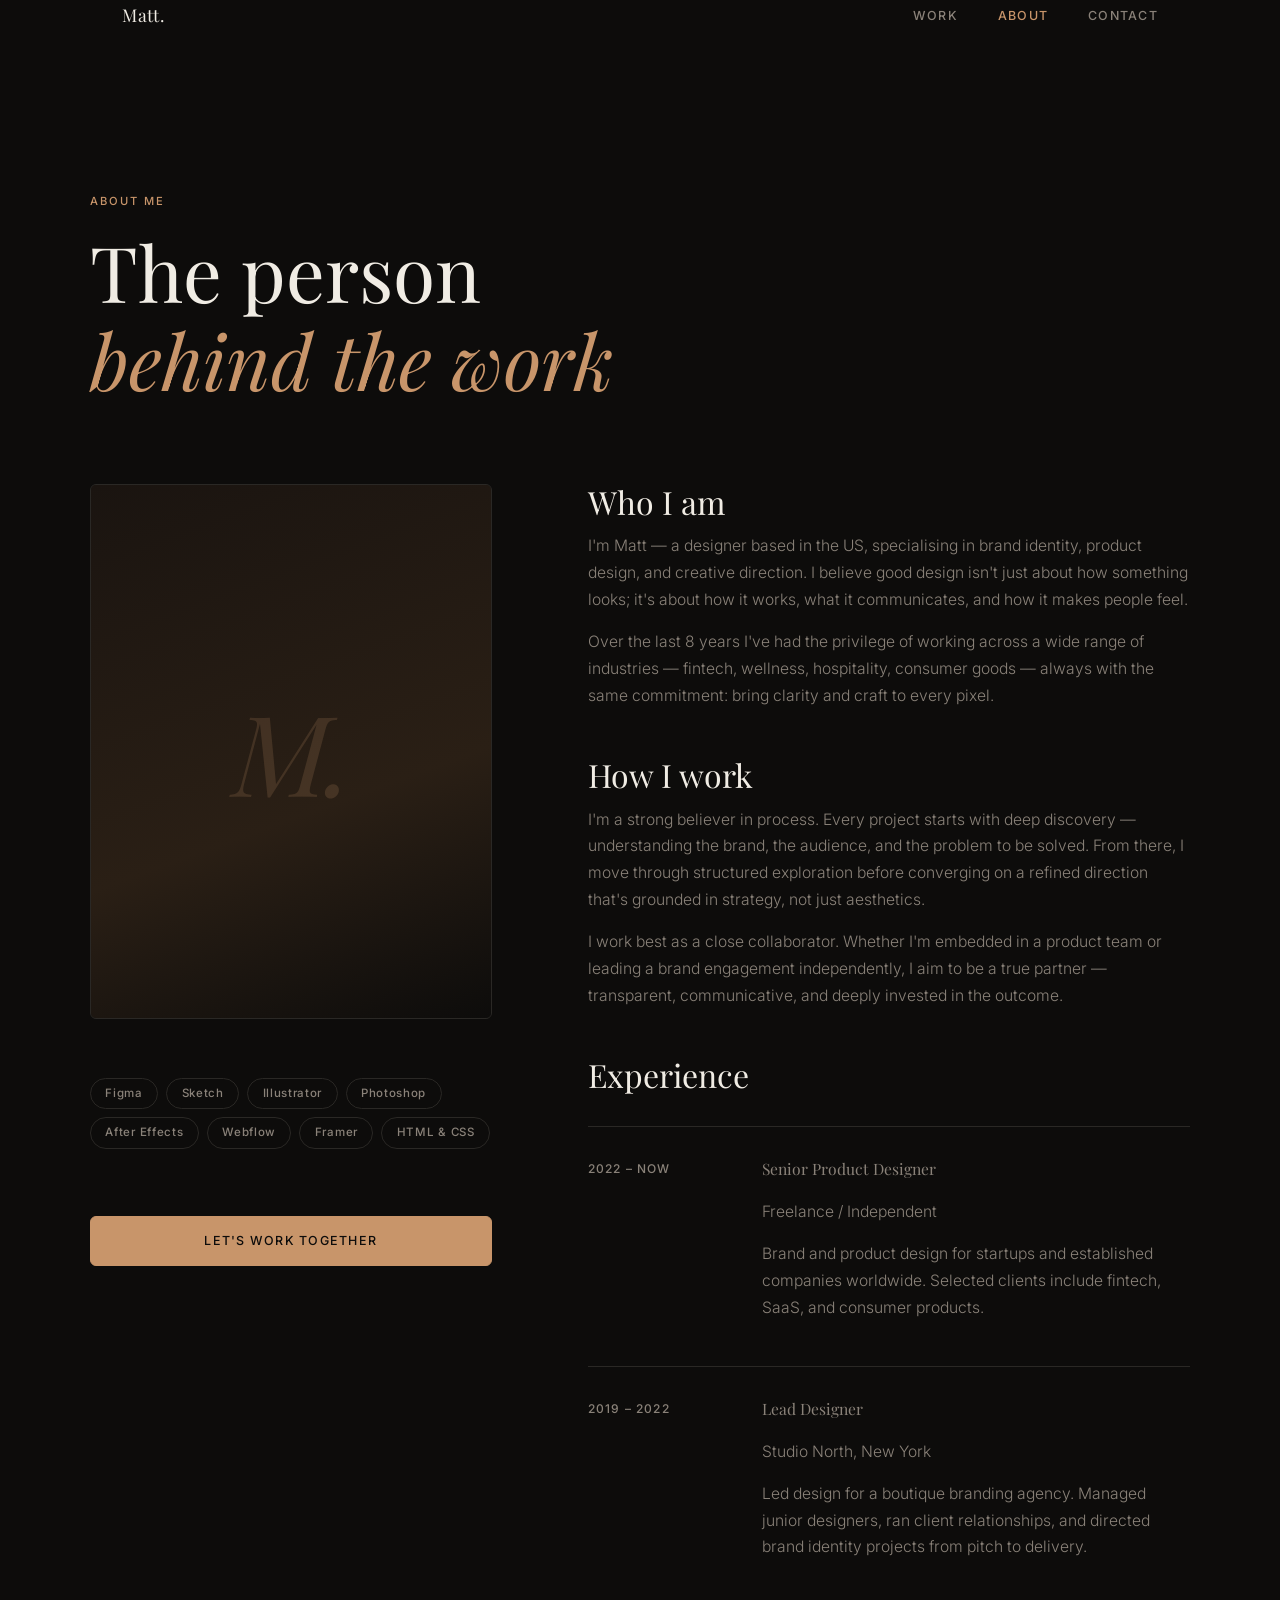
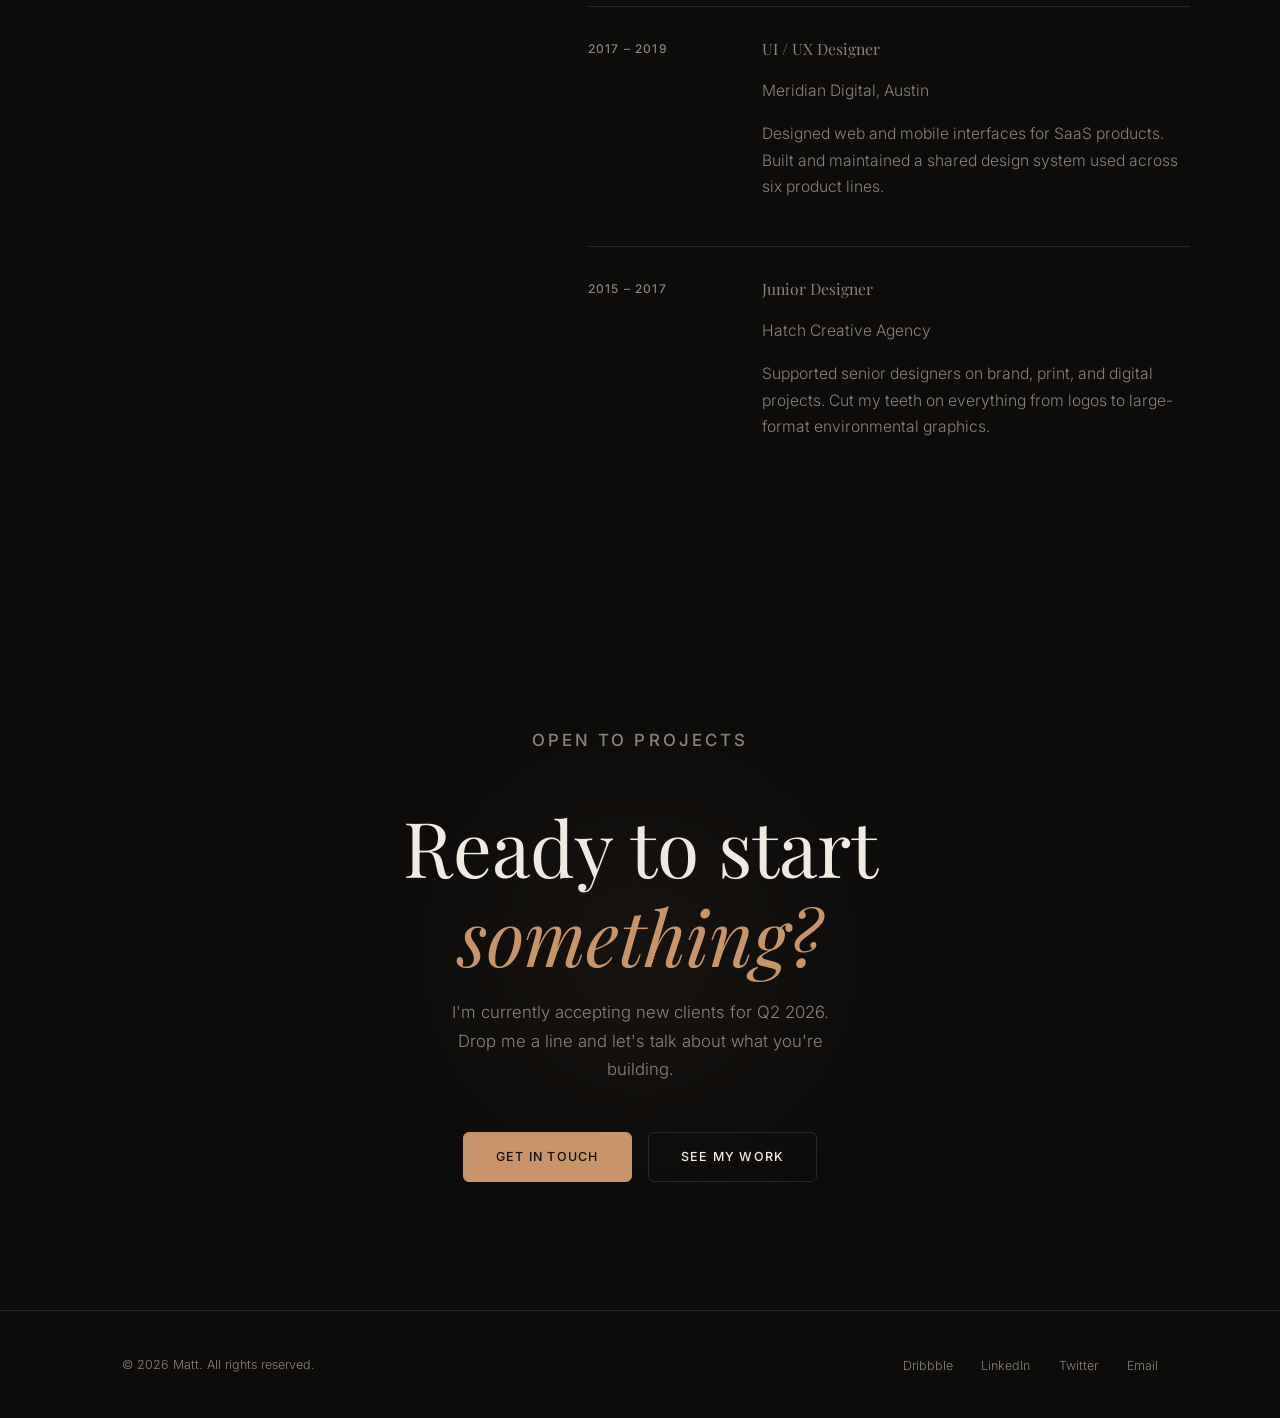
==== pages/about.html @ 34b454a9 "Refactor. Delete work.html, add about.html, contact.html, and work.html with updated content; introd" ====
<!DOCTYPE html>
<html lang="en">
<head>
  <meta charset="UTF-8" />
  <meta name="viewport" content="width=device-width, initial-scale=1.0" />
  <title>About — Matt</title>
  <link rel="stylesheet" href="../css/style.css" />
</head>
<body>

  <!-- Navigation -->
  <div class="nav-wrap">
    <nav class="container">
      <a href="../index.html" class="nav-logo">Matt.</a>
      <ul class="nav-links">
        <li><a href="work.html">Work</a></li>
        <li><a href="about.html" class="active">About</a></li>
        <li><a href="contact.html">Contact</a></li>
      </ul>
    </nav>
  </div>

  <!-- Page Hero -->
  <div class="page-hero container">
    <p class="eyebrow">About me</p>
    <h1>The person<br /><em style="font-style:italic; color:var(--accent)">behind the work</em></h1>
  </div>

  <!-- About Full -->
  <div class="about-full container">

    <!-- Sidebar / Photo -->
    <aside class="about-sidebar">
      <div class="photo-placeholder">
        <div class="ph-bg"></div>
        <span class="ph-initials">M.</span>
      </div>

      <br />

      <div class="skills-row">
        <span class="skill-tag">Figma</span>
        <span class="skill-tag">Sketch</span>
        <span class="skill-tag">Illustrator</span>
        <span class="skill-tag">Photoshop</span>
        <span class="skill-tag">After Effects</span>
        <span class="skill-tag">Webflow</span>
        <span class="skill-tag">Framer</span>
        <span class="skill-tag">HTML &amp; CSS</span>
      </div>

      <br />

      <a href="contact.html" class="btn btn-primary" style="width:100%; justify-content:center;">Let's work together</a>
    </aside>

    <!-- Main text -->
    <div class="about-text">

      <h3>Who I am</h3>
      <p>I'm Matt — a designer based in the US, specialising in brand identity, product design, and creative direction. I believe good design isn't just about how something looks; it's about how it works, what it communicates, and how it makes people feel.</p>
      <p>Over the last 8 years I've had the privilege of working across a wide range of industries — fintech, wellness, hospitality, consumer goods — always with the same commitment: bring clarity and craft to every pixel.</p>

      <h3>How I work</h3>
      <p>I'm a strong believer in process. Every project starts with deep discovery — understanding the brand, the audience, and the problem to be solved. From there, I move through structured exploration before converging on a refined direction that's grounded in strategy, not just aesthetics.</p>
      <p>I work best as a close collaborator. Whether I'm embedded in a product team or leading a brand engagement independently, I aim to be a true partner — transparent, communicative, and deeply invested in the outcome.</p>

      <h3>Experience</h3>
      <ul class="experience-list">
        <li class="experience-item">
          <span class="exp-year">2022 – Now</span>
          <div>
            <p class="exp-role">Senior Product Designer</p>
            <p class="exp-co">Freelance / Independent</p>
            <p class="exp-desc">Brand and product design for startups and established companies worldwide. Selected clients include fintech, SaaS, and consumer products.</p>
          </div>
        </li>
        <li class="experience-item">
          <span class="exp-year">2019 – 2022</span>
          <div>
            <p class="exp-role">Lead Designer</p>
            <p class="exp-co">Studio North, New York</p>
            <p class="exp-desc">Led design for a boutique branding agency. Managed junior designers, ran client relationships, and directed brand identity projects from pitch to delivery.</p>
          </div>
        </li>
        <li class="experience-item">
          <span class="exp-year">2017 – 2019</span>
          <div>
            <p class="exp-role">UI / UX Designer</p>
            <p class="exp-co">Meridian Digital, Austin</p>
            <p class="exp-desc">Designed web and mobile interfaces for SaaS products. Built and maintained a shared design system used across six product lines.</p>
          </div>
        </li>
        <li class="experience-item">
          <span class="exp-year">2015 – 2017</span>
          <div>
            <p class="exp-role">Junior Designer</p>
            <p class="exp-co">Hatch Creative Agency</p>
            <p class="exp-desc">Supported senior designers on brand, print, and digital projects. Cut my teeth on everything from logos to large-format environmental graphics.</p>
          </div>
        </li>
      </ul>

    </div>
  </div>

  <!-- CTA -->
  <section class="cta">
    <div class="container">
      <p class="eyebrow">Open to projects</p>
      <h2>Ready to start<br /><em style="font-style:italic; color:var(--accent)">something?</em></h2>
      <p>I'm currently accepting new clients for Q2 2026. Drop me a line and let's talk about what you're building.</p>
      <div class="cta-links">
        <a href="contact.html" class="btn btn-primary">Get in touch</a>
        <a href="work.html" class="btn">See my work</a>
      </div>
    </div>
  </section>

  <!-- Footer -->
  <footer>
    <div class="footer-inner">
      <p class="footer-copy">&copy; 2026 Matt. All rights reserved.</p>
      <ul class="footer-links">
        <li><a href="https://dribbble.com" target="_blank" rel="noopener">Dribbble</a></li>
        <li><a href="https://linkedin.com" target="_blank" rel="noopener">LinkedIn</a></li>
        <li><a href="https://twitter.com" target="_blank" rel="noopener">Twitter</a></li>
        <li><a href="mailto:hello@matt.design">Email</a></li>
      </ul>
    </div>
  </footer>

</body>
</html>
---- css/style.css ----
/* ============================================================
   Matt — Designer Portfolio
   ============================================================ */

@import url('https://fonts.googleapis.com/css2?family=Playfair+Display:ital,wght@0,400;0,600;1,400&family=Inter:wght@300;400;500&display=swap');

/* ── Variables ─────────────────────────────────────────────── */
:root {
  --bg:        #0d0c0b;
  --bg-card:   #161513;
  --fg:        #f0ece4;
  --fg-muted:  #8a8279;
  --accent:    #c8956a;
  --accent-lt: #e0b896;
  --border:    #2a2825;
  --radius:    6px;
  --max-w:     1100px;

  --font-display: 'Playfair Display', Georgia, serif;
  --font-body:    'Inter', system-ui, sans-serif;
}

/* ── Reset ──────────────────────────────────────────────────── */
*, *::before, *::after { box-sizing: border-box; margin: 0; padding: 0; }

html { scroll-behavior: smooth; }

body {
  background-color: var(--bg);
  color: var(--fg);
  font-family: var(--font-body);
  font-weight: 300;
  font-size: 1rem;
  line-height: 1.7;
  -webkit-font-smoothing: antialiased;
}

img { display: block; max-width: 100%; }
a   { color: inherit; text-decoration: none; }

/* ── Typography ─────────────────────────────────────────────── */
h1, h2, h3, h4 {
  font-family: var(--font-display);
  font-weight: 400;
  line-height: 1.15;
  color: var(--fg);
}

.display {
  font-size: clamp(3.5rem, 9vw, 8rem);
  letter-spacing: -0.02em;
}

.eyebrow {
  font-family: var(--font-body);
  font-size: 0.7rem;
  font-weight: 500;
  letter-spacing: 0.18em;
  text-transform: uppercase;
  color: var(--accent);
}

/* ── Layout ─────────────────────────────────────────────────── */
.container {
  width: 100%;
  max-width: var(--max-w);
  margin: 0 auto;
  padding: 0 2rem;
}

section { padding: 7rem 0; }

/* ── Navigation ─────────────────────────────────────────────── */
nav {
  position: fixed;
  top: 0;
  left: 0;
  right: 0;
  z-index: 100;
  padding: 1.5rem 2rem;
  display: flex;
  align-items: center;
  justify-content: space-between;
  max-width: var(--max-w);
  margin: 0 auto;
}

/* full-width fixed bar behind nav */
.nav-wrap {
  position: fixed;
  top: 0; left: 0; right: 0;
  z-index: 100;
  background: linear-gradient(to bottom, var(--bg) 60%, transparent);
}

.nav-logo {
  font-family: var(--font-display);
  font-size: 1.1rem;
  letter-spacing: 0.04em;
  color: var(--fg);
  transition: color 0.2s;
}
.nav-logo:hover { color: var(--accent); }

.nav-links {
  list-style: none;
  display: flex;
  gap: 2.5rem;
}

.nav-links a {
  font-size: 0.78rem;
  font-weight: 500;
  letter-spacing: 0.1em;
  text-transform: uppercase;
  color: var(--fg-muted);
  transition: color 0.2s;
}
.nav-links a:hover,
.nav-links a.active { color: var(--accent); }

/* ── Hero ───────────────────────────────────────────────────── */
.hero {
  min-height: 100svh;
  display: flex;
  flex-direction: column;
  justify-content: flex-end;
  padding-bottom: 6rem;
}

.hero-inner {
  max-width: var(--max-w);
  margin: 0 auto;
  padding: 0 2rem;
  width: 100%;
}

.hero-meta {
  display: flex;
  align-items: center;
  gap: 1.2rem;
  margin-bottom: 1.8rem;
}

.hero-meta .line {
  width: 2.5rem;
  height: 1px;
  background: var(--accent);
}

.hero h1 { margin-bottom: 2rem; }

.hero-sub {
  max-width: 38ch;
  color: var(--fg-muted);
  font-size: 1.05rem;
  margin-bottom: 3rem;
}

.hero-scroll {
  font-size: 0.7rem;
  font-weight: 500;
  letter-spacing: 0.15em;
  text-transform: uppercase;
  color: var(--fg-muted);
  display: flex;
  align-items: center;
  gap: 0.8rem;
  transition: color 0.2s;
}

.hero-scroll::after {
  content: '';
  display: block;
  width: 3rem;
  height: 1px;
  background: currentColor;
  transition: width 0.3s;
}

.hero-scroll:hover { color: var(--accent); }
.hero-scroll:hover::after { width: 5rem; }

/* ── Buttons ────────────────────────────────────────────────── */
.btn {
  display: inline-flex;
  align-items: center;
  gap: 0.6rem;
  padding: 0.85rem 2rem;
  border: 1px solid var(--border);
  border-radius: var(--radius);
  font-family: var(--font-body);
  font-size: 0.78rem;
  font-weight: 500;
  letter-spacing: 0.1em;
  text-transform: uppercase;
  color: var(--fg);
  background: transparent;
  transition: border-color 0.25s, background 0.25s, color 0.25s;
  cursor: pointer;
}
.btn:hover {
  border-color: var(--accent);
  background: var(--accent);
  color: var(--bg);
}

.btn-primary {
  background: var(--accent);
  border-color: var(--accent);
  color: var(--bg);
}
.btn-primary:hover {
  background: var(--accent-lt);
  border-color: var(--accent-lt);
}

/* ── Section headings ───────────────────────────────────────── */
.section-header {
  display: flex;
  align-items: flex-end;
  justify-content: space-between;
  margin-bottom: 4rem;
  padding-bottom: 1.5rem;
  border-bottom: 1px solid var(--border);
  gap: 1rem;
  flex-wrap: wrap;
}

.section-header h2 { font-size: clamp(2rem, 4vw, 3rem); }

/* ── Work grid ──────────────────────────────────────────────── */
.work-grid {
  display: grid;
  grid-template-columns: repeat(12, 1fr);
  gap: 1.5rem;
}

.work-card {
  background: var(--bg-card);
  border: 1px solid var(--border);
  border-radius: var(--radius);
  overflow: hidden;
  transition: border-color 0.3s, transform 0.3s;
  cursor: pointer;
}

.work-card:hover {
  border-color: var(--accent);
  transform: translateY(-4px);
}

.work-card.wide  { grid-column: span 7; }
.work-card.tall  { grid-column: span 5; }
.work-card.half  { grid-column: span 6; }

.card-thumb {
  width: 100%;
  aspect-ratio: 16/10;
  display: flex;
  align-items: center;
  justify-content: center;
  overflow: hidden;
  position: relative;
}

.card-thumb .thumb-bg {
  position: absolute;
  inset: 0;
  transition: transform 0.5s ease;
}

.work-card:hover .thumb-bg { transform: scale(1.04); }

/* Placeholder palettes for thumbnails */
.pal-1 { background: linear-gradient(135deg, #1a1a2e 0%, #16213e 50%, #0f3460 100%); }
.pal-2 { background: linear-gradient(135deg, #2d1b13 0%, #5c3317 60%, #c8956a 100%); }
.pal-3 { background: linear-gradient(135deg, #0d1b2a 0%, #1b2838 50%, #2c4a2e 100%); }
.pal-4 { background: linear-gradient(135deg, #1a0a2e 0%, #2d1654 60%, #6b3fa0 100%); }
.pal-5 { background: linear-gradient(135deg, #1a1a14 0%, #2e2e1e 50%, #4a4a2e 100%); }

.card-thumb-label {
  position: relative;
  z-index: 1;
  font-family: var(--font-display);
  font-size: 2rem;
  color: rgba(255,255,255,0.12);
  font-style: italic;
}

.card-body {
  padding: 1.4rem 1.6rem 1.8rem;
}

.card-type {
  font-size: 0.65rem;
  font-weight: 500;
  letter-spacing: 0.16em;
  text-transform: uppercase;
  color: var(--accent);
  margin-bottom: 0.4rem;
}

.card-body h3 {
  font-size: 1.2rem;
  margin-bottom: 0.5rem;
}

.card-body p {
  font-size: 0.88rem;
  color: var(--fg-muted);
  line-height: 1.6;
}

.card-link {
  display: inline-flex;
  align-items: center;
  gap: 0.4rem;
  font-size: 0.72rem;
  font-weight: 500;
  letter-spacing: 0.1em;
  text-transform: uppercase;
  color: var(--fg-muted);
  margin-top: 1rem;
  transition: color 0.2s;
}
.card-link::after {
  content: '→';
  transition: transform 0.2s;
}
.card-link:hover { color: var(--accent); }
.card-link:hover::after { transform: translateX(3px); }

/* ── About strip ────────────────────────────────────────────── */
.about-strip {
  display: grid;
  grid-template-columns: 1fr 1fr;
  gap: 5rem;
  align-items: center;
}

.about-photo-wrap {
  position: relative;
}

.photo-placeholder {
  width: 100%;
  aspect-ratio: 3/4;
  max-width: 380px;
  background: var(--bg-card);
  border: 1px solid var(--border);
  border-radius: var(--radius);
  display: flex;
  align-items: center;
  justify-content: center;
  overflow: hidden;
  position: relative;
}

.photo-placeholder .ph-bg {
  position: absolute;
  inset: 0;
  background: linear-gradient(160deg, #1a1410 0%, #2a1f15 60%, var(--bg) 100%);
}

.photo-placeholder .ph-initials {
  position: relative;
  font-family: var(--font-display);
  font-size: 7rem;
  color: rgba(200,149,106,0.18);
  font-style: italic;
  letter-spacing: -0.03em;
}

.photo-accent {
  position: absolute;
  bottom: -1.5rem;
  right: -1.5rem;
  width: 60%;
  height: 60%;
  border: 1px solid var(--border);
  border-radius: var(--radius);
  z-index: -1;
}

.about-content h2 {
  font-size: clamp(2rem, 3.5vw, 2.8rem);
  margin-bottom: 0.5rem;
}

.about-content h2 em {
  font-style: italic;
  color: var(--accent);
}

.about-content p {
  color: var(--fg-muted);
  margin-bottom: 1.2rem;
  font-size: 0.98rem;
}

.skills-row {
  display: flex;
  flex-wrap: wrap;
  gap: 0.5rem;
  margin: 2rem 0 2.5rem;
}

.skill-tag {
  padding: 0.3rem 0.9rem;
  border: 1px solid var(--border);
  border-radius: 100px;
  font-size: 0.72rem;
  font-weight: 500;
  letter-spacing: 0.06em;
  color: var(--fg-muted);
  transition: border-color 0.2s, color 0.2s;
}
.skill-tag:hover { border-color: var(--accent); color: var(--accent); }

/* ── Stats ──────────────────────────────────────────────────── */
.stats {
  display: grid;
  grid-template-columns: repeat(3, 1fr);
  gap: 0;
  border: 1px solid var(--border);
  border-radius: var(--radius);
  overflow: hidden;
}

.stat {
  padding: 2rem 1.5rem;
  text-align: center;
  border-right: 1px solid var(--border);
}
.stat:last-child { border-right: none; }

.stat-num {
  font-family: var(--font-display);
  font-size: 2.8rem;
  color: var(--accent);
  display: block;
  line-height: 1;
  margin-bottom: 0.4rem;
}

.stat-label {
  font-size: 0.7rem;
  font-weight: 500;
  letter-spacing: 0.12em;
  text-transform: uppercase;
  color: var(--fg-muted);
}

/* ── Contact CTA ────────────────────────────────────────────── */
.cta {
  text-align: center;
  padding: 8rem 0;
  position: relative;
  overflow: hidden;
}

.cta::before {
  content: '';
  position: absolute;
  top: 50%;
  left: 50%;
  transform: translate(-50%, -50%);
  width: 600px;
  height: 600px;
  border-radius: 50%;
  background: radial-gradient(circle, rgba(200,149,106,0.05) 0%, transparent 70%);
  pointer-events: none;
}

.cta h2 {
  font-size: clamp(2.5rem, 6vw, 5rem);
  margin-bottom: 1.2rem;
}

.cta p {
  color: var(--fg-muted);
  font-size: 1.05rem;
  max-width: 38ch;
  margin: 0 auto 3rem;
}

.cta-links {
  display: flex;
  align-items: center;
  justify-content: center;
  gap: 1rem;
  flex-wrap: wrap;
}

/* ── Divider ────────────────────────────────────────────────── */
.divider {
  border: none;
  border-top: 1px solid var(--border);
  margin: 0;
}

/* ── Footer ─────────────────────────────────────────────────── */
footer {
  padding: 2.5rem 0;
  border-top: 1px solid var(--border);
}

.footer-inner {
  max-width: var(--max-w);
  margin: 0 auto;
  padding: 0 2rem;
  display: flex;
  align-items: center;
  justify-content: space-between;
  flex-wrap: wrap;
  gap: 1rem;
}

.footer-copy {
  font-size: 0.78rem;
  color: var(--fg-muted);
}

.footer-links {
  list-style: none;
  display: flex;
  gap: 1.8rem;
}

.footer-links a {
  font-size: 0.78rem;
  color: var(--fg-muted);
  transition: color 0.2s;
}
.footer-links a:hover { color: var(--accent); }

/* ── Page hero (inner pages) ────────────────────────────────── */
.page-hero {
  padding: 12rem 0 5rem;
}

.page-hero h1 {
  font-size: clamp(2.8rem, 6vw, 5.5rem);
  margin-top: 1rem;
}

/* ── About page ─────────────────────────────────────────────── */
.about-full {
  display: grid;
  grid-template-columns: 2fr 3fr;
  gap: 6rem;
  align-items: start;
  padding: 0 0 7rem;
}

.about-sidebar { position: sticky; top: 7rem; }

.about-sidebar .photo-placeholder { max-width: 100%; }

.about-text h3 {
  font-size: clamp(1.5rem, 2.5vw, 2rem);
  margin: 3rem 0 0.8rem;
}
.about-text h3:first-child { margin-top: 0; }

.about-text p {
  color: var(--fg-muted);
  font-size: 0.98rem;
  margin-bottom: 1rem;
}

.experience-list { list-style: none; margin-top: 2rem; }

.experience-item {
  display: grid;
  grid-template-columns: 1fr 3fr;
  gap: 2rem;
  padding: 1.8rem 0;
  border-top: 1px solid var(--border);
}

.exp-year {
  font-size: 0.75rem;
  font-weight: 500;
  letter-spacing: 0.1em;
  text-transform: uppercase;
  color: var(--fg-muted);
  padding-top: 0.2rem;
}

.exp-role {
  font-family: var(--font-display);
  font-size: 1.05rem;
  margin-bottom: 0.25rem;
}

.exp-co {
  font-size: 0.82rem;
  color: var(--accent);
  margin-bottom: 0.5rem;
}

.exp-desc {
  font-size: 0.88rem;
  color: var(--fg-muted);
}

/* ── Work page grid ─────────────────────────────────────────── */
.work-page-grid {
  display: grid;
  grid-template-columns: repeat(2, 1fr);
  gap: 1.5rem;
  padding-bottom: 7rem;
}

.work-page-grid .work-card { grid-column: span 1; }
.work-page-grid .work-card.featured { grid-column: span 2; }

.work-page-grid .card-thumb { aspect-ratio: 16/9; }

.filter-row {
  display: flex;
  gap: 0.6rem;
  flex-wrap: wrap;
  margin-bottom: 4rem;
}

.filter-btn {
  padding: 0.4rem 1.1rem;
  border: 1px solid var(--border);
  border-radius: 100px;
  font-family: var(--font-body);
  font-size: 0.72rem;
  font-weight: 500;
  letter-spacing: 0.08em;
  text-transform: uppercase;
  color: var(--fg-muted);
  background: transparent;
  cursor: pointer;
  transition: all 0.2s;
}

.filter-btn:hover, .filter-btn.active {
  border-color: var(--accent);
  color: var(--accent);
}

/* ── Contact page ───────────────────────────────────────────── */
.contact-grid {
  display: grid;
  grid-template-columns: 5fr 4fr;
  gap: 6rem;
  padding-bottom: 7rem;
  align-items: start;
}

.contact-form { display: flex; flex-direction: column; gap: 1.5rem; }

.form-row { display: grid; grid-template-columns: 1fr 1fr; gap: 1.5rem; }

.field { display: flex; flex-direction: column; gap: 0.5rem; }

.field label {
  font-size: 0.7rem;
  font-weight: 500;
  letter-spacing: 0.12em;
  text-transform: uppercase;
  color: var(--fg-muted);
}

.field input,
.field textarea,
.field select {
  background: var(--bg-card);
  border: 1px solid var(--border);
  border-radius: var(--radius);
  padding: 0.85rem 1rem;
  font-family: var(--font-body);
  font-size: 0.92rem;
  color: var(--fg);
  outline: none;
  transition: border-color 0.2s;
  appearance: none;
}

.field input:focus,
.field textarea:focus,
.field select:focus { border-color: var(--accent); }

.field textarea { resize: vertical; min-height: 150px; }

.contact-info { padding-top: 0.5rem; }

.contact-info p {
  color: var(--fg-muted);
  font-size: 0.98rem;
  margin-bottom: 2.5rem;
}

.contact-detail-list { list-style: none; }

.contact-detail-item {
  padding: 1.2rem 0;
  border-top: 1px solid var(--border);
  display: flex;
  flex-direction: column;
  gap: 0.2rem;
}

.contact-detail-item:last-child { border-bottom: 1px solid var(--border); }

.detail-label {
  font-size: 0.65rem;
  font-weight: 500;
  letter-spacing: 0.14em;
  text-transform: uppercase;
  color: var(--accent);
}

.detail-value {
  font-family: var(--font-display);
  font-size: 1.05rem;
}

/* ── Responsive ─────────────────────────────────────────────── */
@media (max-width: 900px) {
  .work-card.wide,
  .work-card.tall  { grid-column: span 12; }
  .work-card.half  { grid-column: span 12; }

  .about-strip { grid-template-columns: 1fr; gap: 3rem; }
  .photo-placeholder { max-width: 280px; }
  .photo-accent { display: none; }

  .about-full { grid-template-columns: 1fr; gap: 3rem; }
  .about-sidebar { position: static; }

  .work-page-grid { grid-template-columns: 1fr; }
  .work-page-grid .work-card.featured { grid-column: span 1; }

  .contact-grid { grid-template-columns: 1fr; gap: 3rem; }
  .form-row { grid-template-columns: 1fr; }

  .experience-item { grid-template-columns: 1fr; gap: 0.3rem; }
}

@media (max-width: 600px) {
  nav { padding: 1.2rem 1.2rem; }
  .container { padding: 0 1.2rem; }
  .hero-inner { padding: 0 1.2rem; }
  section { padding: 4rem 0; }
  .footer-inner { flex-direction: column; align-items: flex-start; }
  .stats { grid-template-columns: 1fr; }
  .stat { border-right: none; border-bottom: 1px solid var(--border); }
  .stat:last-child { border-bottom: none; }
}

/* ── Weather Widget ───────────────────────────────────────── */
.weather-widget {
  position: fixed;
  bottom: 2rem;
  right: 2rem;
  z-index: 50;
  background: var(--bg-card);
  border: 1px solid var(--border);
  border-radius: var(--radius);
  padding: 1.2rem 1.5rem;
  min-width: 172px;
  box-shadow: 0 8px 40px rgba(0, 0, 0, 0.55);
  transition: border-color 0.3s;
}
.weather-widget:hover { border-color: var(--accent); }

.weather-loading {
  display: flex;
  align-items: center;
  gap: 0.7rem;
  font-size: 0.72rem;
  font-weight: 500;
  letter-spacing: 0.1em;
  text-transform: uppercase;
  color: var(--fg-muted);
}

.weather-spinner {
  flex-shrink: 0;
  width: 14px;
  height: 14px;
  border: 1.5px solid var(--border);
  border-top-color: var(--accent);
  border-radius: 50%;
  animation: w-spin 0.75s linear infinite;
}
@keyframes w-spin { to { transform: rotate(360deg); } }

.weather-top {
  display: flex;
  align-items: center;
  gap: 0.75rem;
  margin-bottom: 0.45rem;
}
.weather-emoji { font-size: 2.2rem; line-height: 1; }

.weather-temp {
  font-family: var(--font-display);
  font-size: 2rem;
  color: var(--fg);
  line-height: 1;
}
.weather-unit {
  font-family: var(--font-body);
  font-size: 0.78rem;
  color: var(--fg-muted);
  vertical-align: super;
  margin-left: 1px;
}
.weather-desc {
  font-size: 0.67rem;
  font-weight: 500;
  letter-spacing: 0.14em;
  text-transform: uppercase;
  color: var(--accent);
  margin-bottom: 0.25rem;
}
.weather-loc {
  font-size: 0.65rem;
  color: var(--fg-muted);
  letter-spacing: 0.04em;
}
.weather-forecast-toggle {
  margin-top: 0.75rem;
  display: inline-flex;
  align-items: center;
  gap: 0.45rem;
  padding: 0.38rem 0.68rem;
  border: 1px solid var(--border);
  border-radius: 999px;
  background: transparent;
  color: var(--fg-muted);
  font-size: 0.65rem;
  font-weight: 500;
  letter-spacing: 0.1em;
  text-transform: uppercase;
  cursor: pointer;
  transition: border-color 0.25s, color 0.25s, background 0.25s;
}
.weather-forecast-toggle:hover {
  color: var(--fg);
  border-color: var(--accent);
}
.weather-forecast-toggle.active {
  color: var(--bg);
  border-color: var(--accent);
  background: var(--accent);
}
.weather-forecast-toggle:disabled {
  opacity: 0.5;
  cursor: not-allowed;
}
.weather-forecast {
  margin-top: 0.8rem;
  padding-top: 0.8rem;
  border-top: 1px solid var(--border);
}
.weather-forecast-list {
  list-style: none;
  display: grid;
  gap: 0.38rem;
}
.weather-forecast-item {
  display: grid;
  grid-template-columns: 2.8rem 1fr auto;
  align-items: center;
  column-gap: 0.5rem;
  font-size: 0.68rem;
  color: var(--fg-muted);
  letter-spacing: 0.03em;
}
.weather-forecast-day {
  font-weight: 500;
  color: var(--fg);
  text-transform: uppercase;
  letter-spacing: 0.09em;
  font-size: 0.6rem;
}
.weather-forecast-main {
  display: flex;
  align-items: center;
  gap: 0.35rem;
  min-width: 0;
  white-space: nowrap;
  overflow: hidden;
  text-overflow: ellipsis;
}
.weather-forecast-temps {
  color: var(--fg);
  font-weight: 500;
  letter-spacing: 0.02em;
}
@media (max-width: 640px) {
  .weather-widget {
    right: 1rem;
    left: 1rem;
    bottom: 1rem;
    min-width: 0;
  }
}
.weather-error {
  font-size: 0.72rem;
  color: var(--fg-muted);
  letter-spacing: 0.04em;
}
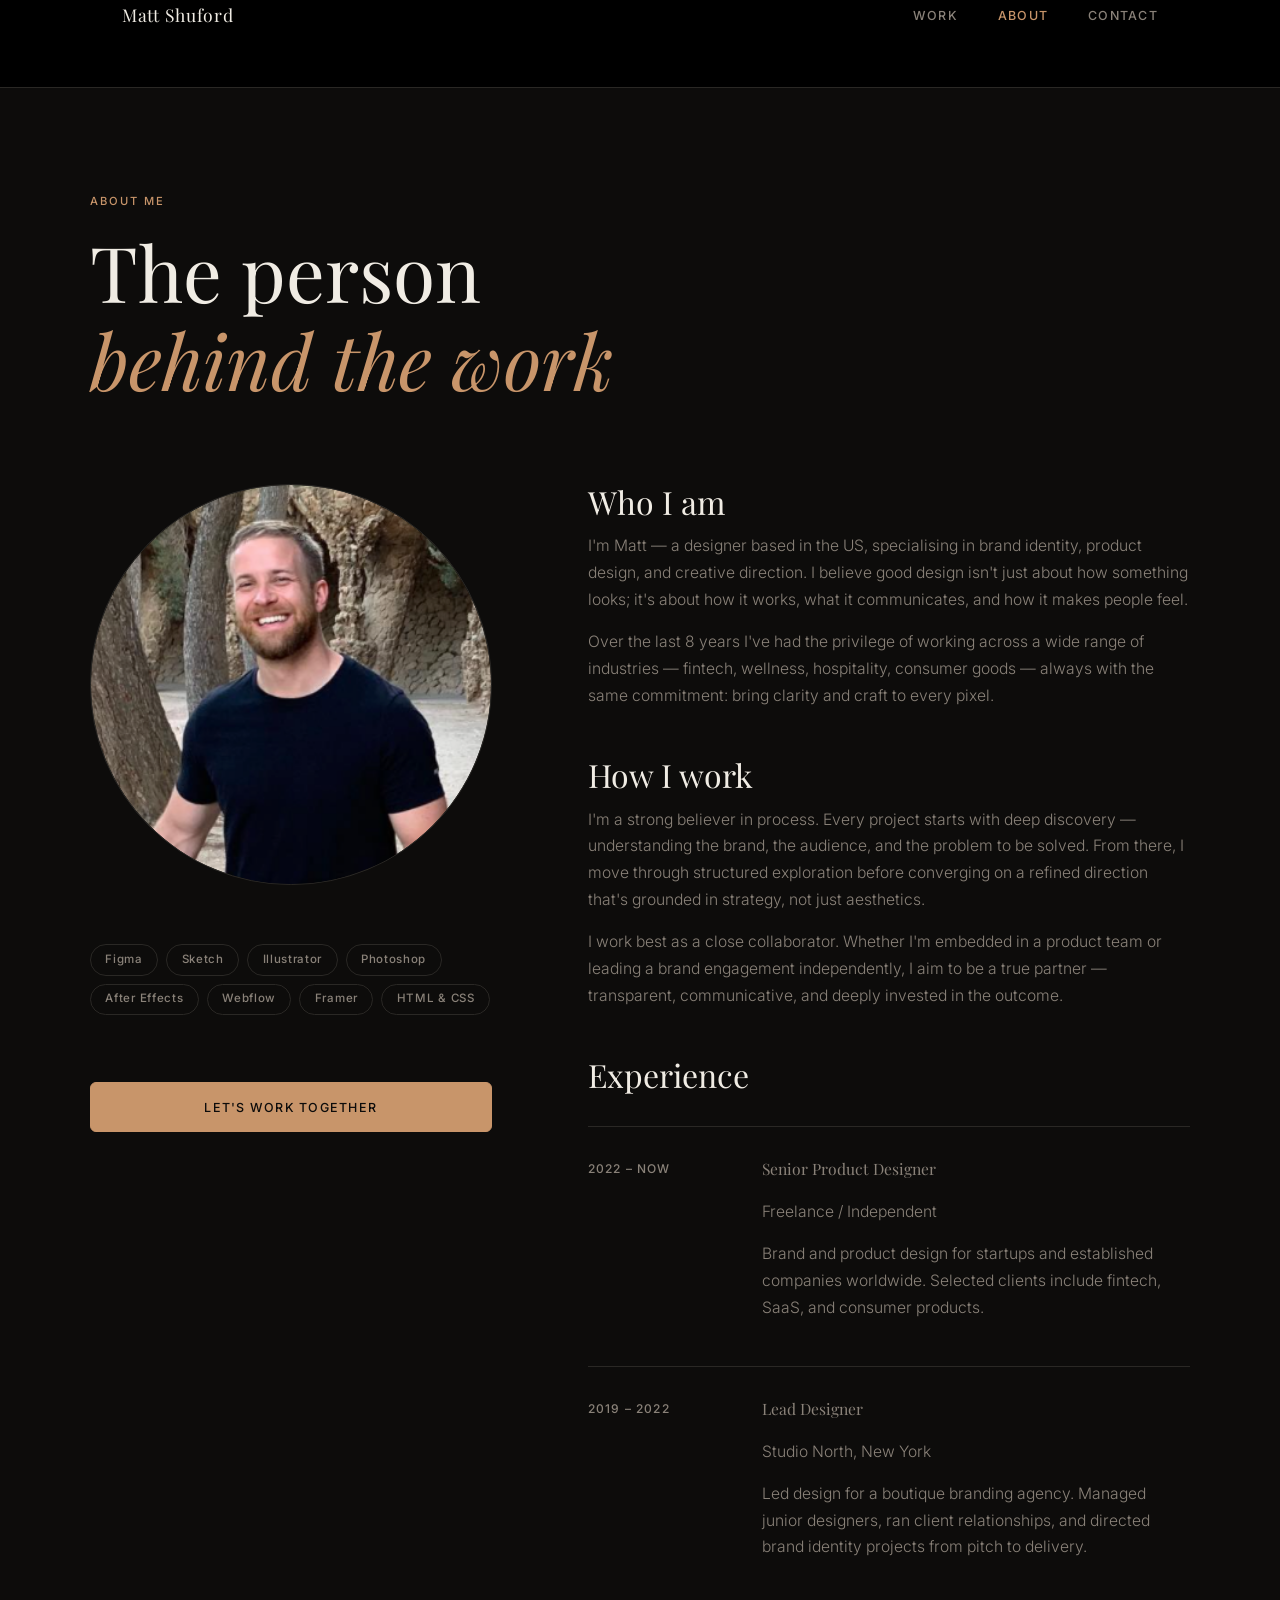
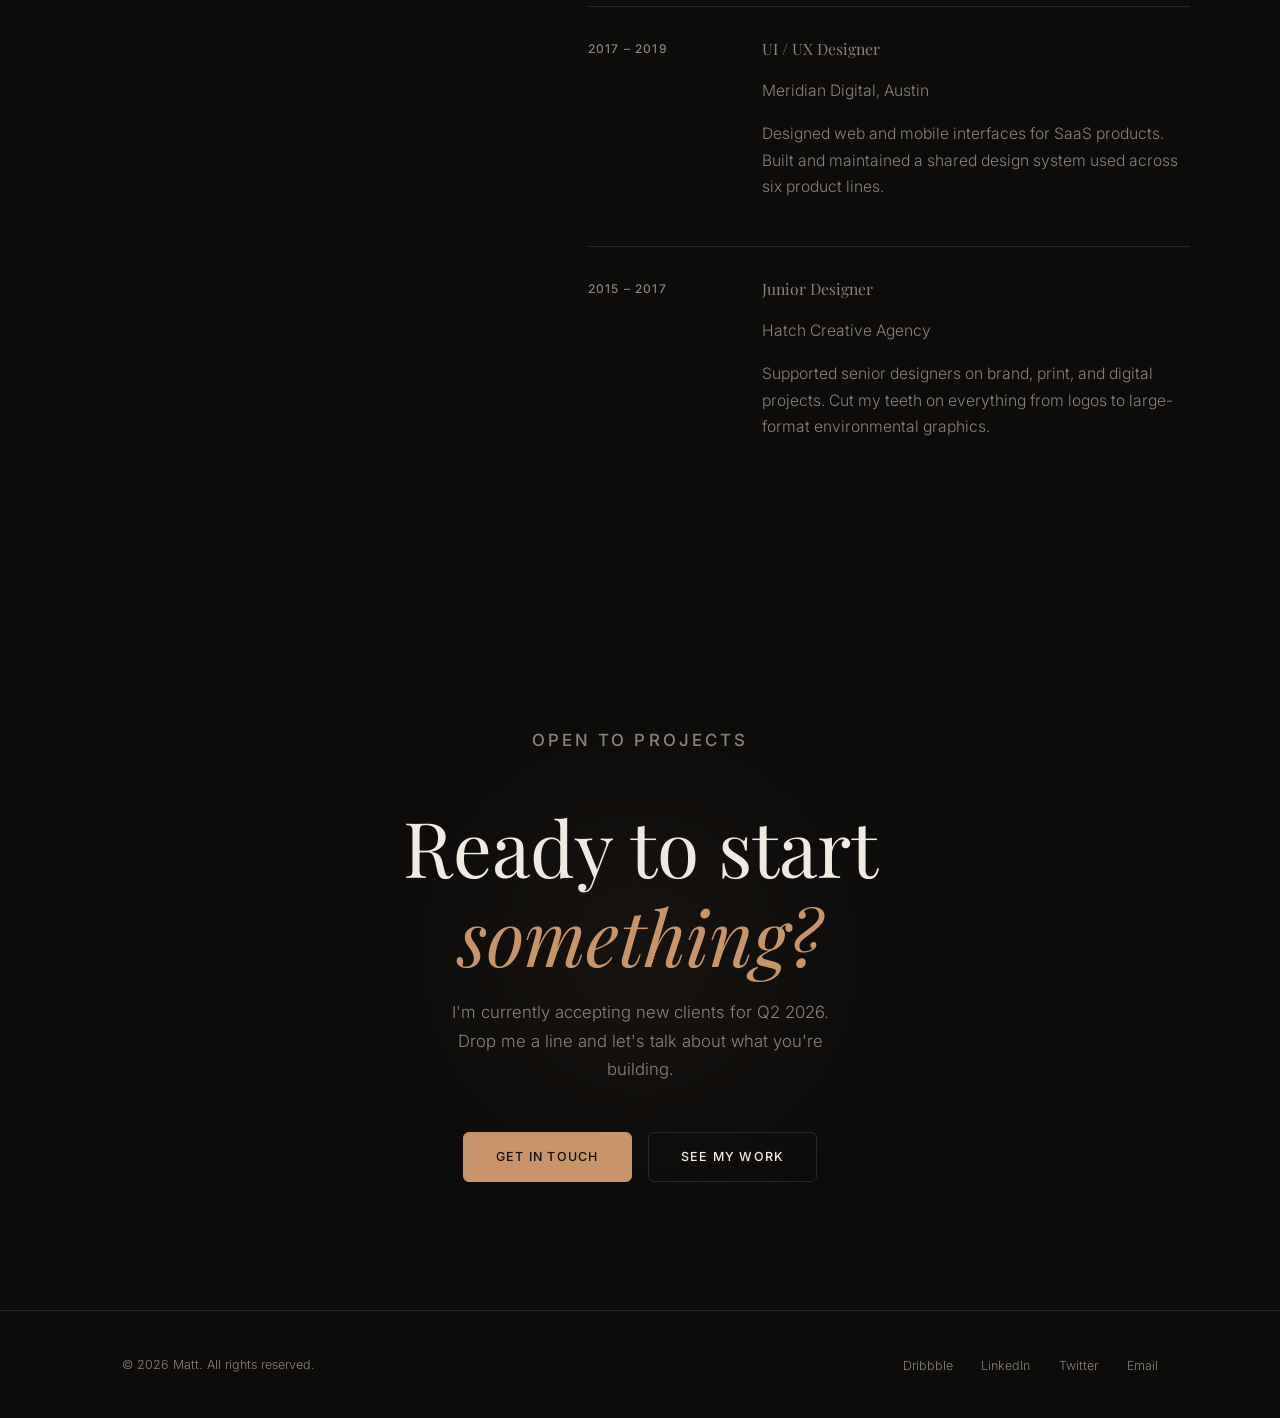
==== commit b4b7a6d9: "Refactor code structure for improved readability and maintainability" ====
--- a/pages/about.html
+++ b/pages/about.html
@@ -11,7 +11,7 @@
   <!-- Navigation -->
   <div class="nav-wrap">
     <nav class="container">
-      <a href="../index.html" class="nav-logo">Matt.</a>
+      <a href="../index.html" class="nav-logo">Matt Shuford</a>
       <ul class="nav-links">
         <li><a href="work.html">Work</a></li>
         <li><a href="about.html" class="active">About</a></li>
@@ -32,8 +32,7 @@
     <!-- Sidebar / Photo -->
     <aside class="about-sidebar">
       <div class="photo-placeholder">
-        <div class="ph-bg"></div>
-        <span class="ph-initials">M.</span>
+        <img src="../Screen%20Shot%202022-02-01%20at%2012.26.31%20PM%20copy.png" alt="Portrait of Matt Shuford" class="profile-photo" />
       </div>
 
       <br />
--- a/css/style.css
+++ b/css/style.css
@@ -90,7 +90,9 @@
   position: fixed;
   top: 0; left: 0; right: 0;
   z-index: 100;
-  background: linear-gradient(to bottom, var(--bg) 60%, transparent);
+  height: 5.5rem;
+  background: #000;
+  border-bottom: 1px solid var(--border);
 }
 
 .nav-logo {
@@ -133,6 +135,22 @@
   margin: 0 auto;
   padding: 0 2rem;
   width: 100%;
+  display: flex;
+  align-items: center;
+  gap: 3rem;
+}
+
+.hero-content {
+  flex: 1;
+  min-width: 0;
+}
+
+.hero-photo {
+  flex-shrink: 0;
+}
+
+.hero-photo .photo-placeholder {
+  max-width: 364px;
 }
 
 .hero-meta {
@@ -181,6 +199,35 @@
 .hero-scroll:hover { color: var(--accent); }
 .hero-scroll:hover::after { width: 5rem; }
 
+/* ── Image Reveal Animation ──────────────────────────────────── */
+@keyframes revealBlock {
+  0% {
+    background: #000;
+    opacity: 1;
+  }
+  100% {
+    background: #000;
+    opacity: 0;
+  }
+}
+
+.reveal-grid {
+  position: absolute;
+  top: 0;
+  left: 0;
+  width: 100%;
+  height: 100%;
+  display: grid;
+  grid-template-columns: repeat(14, 1fr);
+  grid-template-rows: repeat(14, 1fr);
+  overflow: hidden;
+}
+
+.reveal-block {
+  position: absolute;
+  background: #000;
+}
+
 /* ── Buttons ────────────────────────────────────────────────── */
 .btn {
   display: inline-flex;
@@ -334,7 +381,7 @@
 /* ── About strip ────────────────────────────────────────────── */
 .about-strip {
   display: grid;
-  grid-template-columns: 1fr 1fr;
+  grid-template-columns: 1fr;
   gap: 5rem;
   align-items: center;
 }
@@ -345,11 +392,11 @@
 
 .photo-placeholder {
   width: 100%;
-  aspect-ratio: 3/4;
-  max-width: 380px;
+  aspect-ratio: 1 / 1;
+  max-width: 360px;
   background: var(--bg-card);
   border: 1px solid var(--border);
-  border-radius: var(--radius);
+  border-radius: 50%;
   display: flex;
   align-items: center;
   justify-content: center;
@@ -357,19 +404,13 @@
   position: relative;
 }
 
-.photo-placeholder .ph-bg {
-  position: absolute;
-  inset: 0;
-  background: linear-gradient(160deg, #1a1410 0%, #2a1f15 60%, var(--bg) 100%);
-}
-
-.photo-placeholder .ph-initials {
-  position: relative;
-  font-family: var(--font-display);
-  font-size: 7rem;
-  color: rgba(200,149,106,0.18);
-  font-style: italic;
-  letter-spacing: -0.03em;
+.profile-photo {
+  width: 100%;
+  height: 100%;
+  object-fit: cover;
+  object-position: center 22%;
+  border-radius: 50%;
+  display: block;
 }
 
 .photo-accent {
@@ -729,6 +770,11 @@
   .work-card.tall  { grid-column: span 12; }
   .work-card.half  { grid-column: span 12; }
 
+  .hero-inner { flex-direction: column; gap: 2rem; align-items: center; }
+  .hero-content { text-align: center; }
+  .hero-photo { width: 100%; }
+  .hero-photo .photo-placeholder { max-width: 250px; }
+
   .about-strip { grid-template-columns: 1fr; gap: 3rem; }
   .photo-placeholder { max-width: 280px; }
   .photo-accent { display: none; }
@@ -748,7 +794,10 @@
 @media (max-width: 600px) {
   nav { padding: 1.2rem 1.2rem; }
   .container { padding: 0 1.2rem; }
-  .hero-inner { padding: 0 1.2rem; }
+  .hero-inner { padding: 0 1.2rem; flex-direction: column; gap: 2rem; align-items: center; }
+  .hero-content { text-align: center; }
+  .hero-photo { width: 100%; }
+  .hero-photo .photo-placeholder { max-width: 220px; }
   section { padding: 4rem 0; }
   .footer-inner { flex-direction: column; align-items: flex-start; }
   .stats { grid-template-columns: 1fr; }
